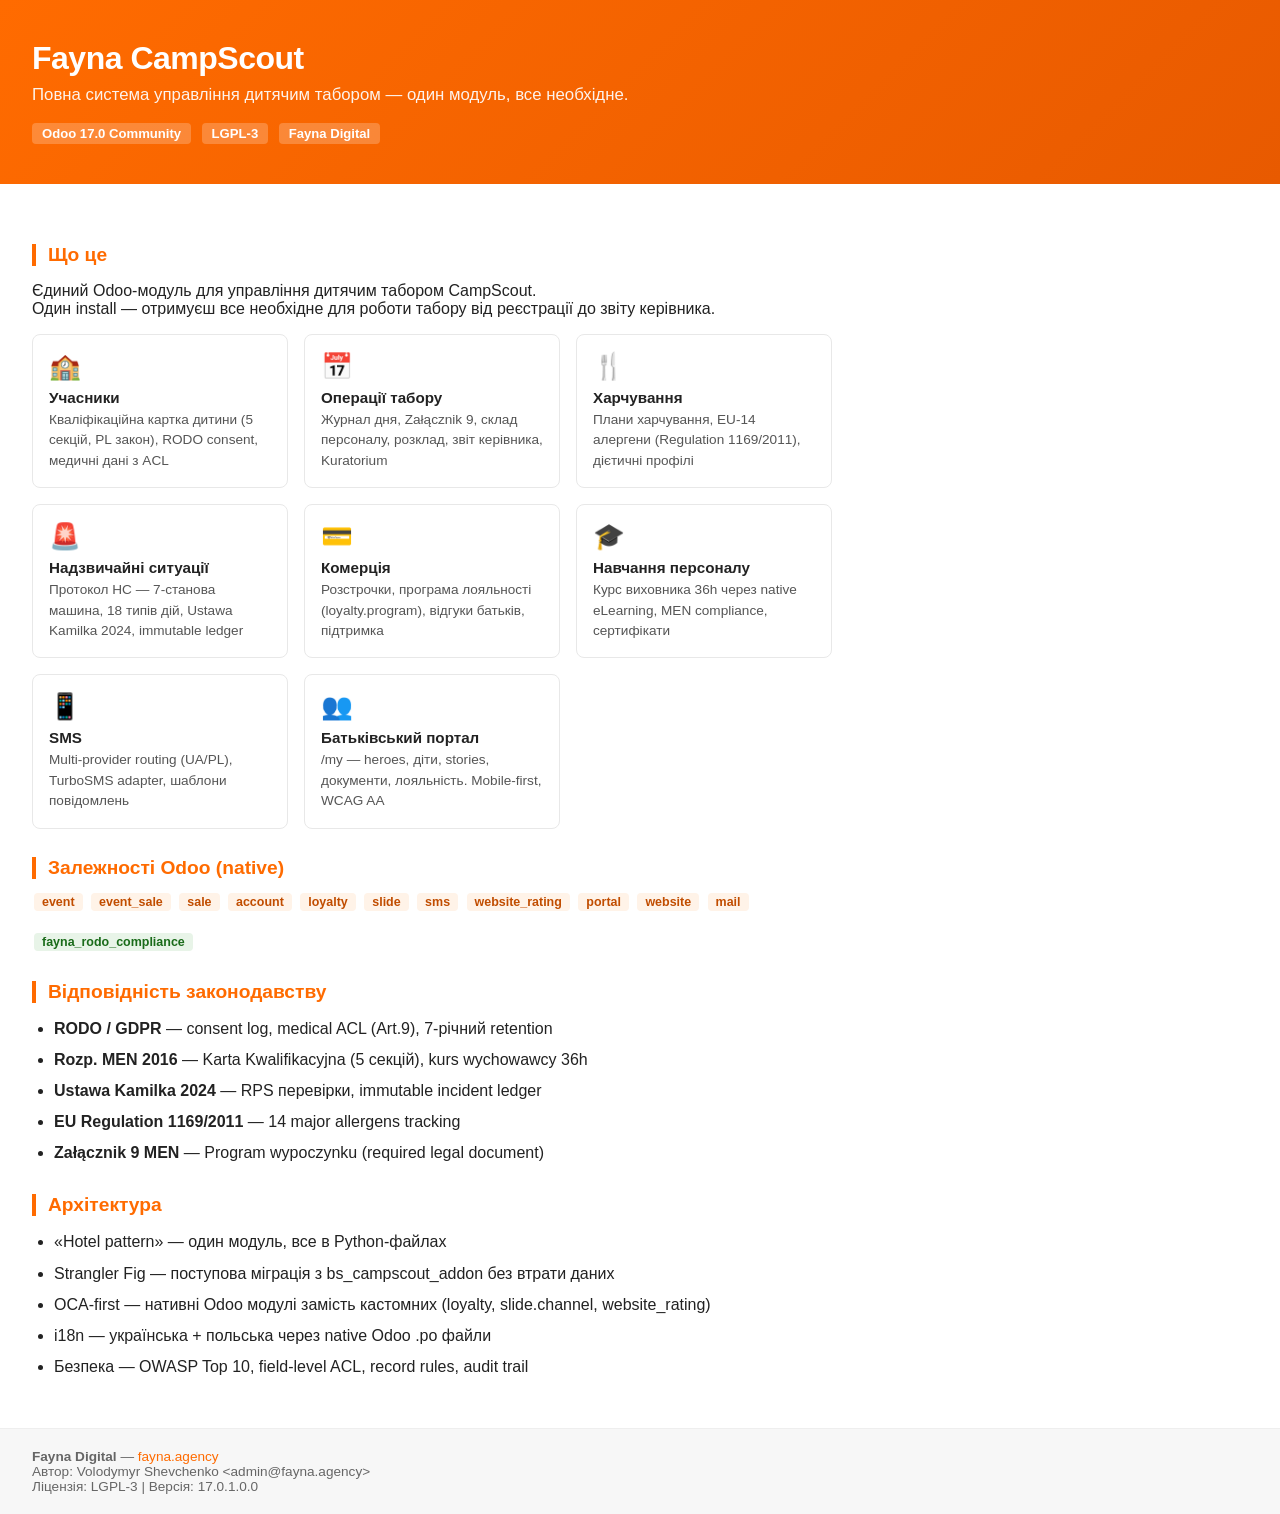
==== static/description/index.html @ 0591fbf8 "feat: fayna_campscout v17.0.1.0.0 — hotel-pattern consolidation Complete single-module rewrite of th" ====
<!DOCTYPE html>
<html lang="uk">
<head>
<meta charset="UTF-8">
<style>
  body { font-family: -apple-system, BlinkMacSystemFont, 'Segoe UI', sans-serif; margin: 0; background: #fff; color: #222; }
  .header { background: linear-gradient(135deg, #FF6B00 0%, #e85a00 100%); color: white; padding: 40px 32px; }
  .header h1 { margin: 0 0 8px; font-size: 2rem; font-weight: 700; letter-spacing: -0.5px; }
  .header p { margin: 0; font-size: 1.05rem; opacity: 0.92; }
  .badge { display: inline-block; background: rgba(255,255,255,0.22); border-radius: 4px; padding: 3px 10px; font-size: 0.82rem; font-weight: 600; margin-right: 6px; }
  .content { padding: 32px; max-width: 800px; }
  h2 { color: #FF6B00; font-size: 1.2rem; font-weight: 700; margin: 28px 0 12px; border-left: 4px solid #FF6B00; padding-left: 12px; }
  ul { margin: 0 0 16px; padding-left: 22px; line-height: 1.7; }
  li { margin-bottom: 4px; }
  .grid { display: grid; grid-template-columns: repeat(auto-fill, minmax(220px, 1fr)); gap: 16px; margin-bottom: 24px; }
  .card { border: 1px solid #e8e8e8; border-radius: 8px; padding: 16px; }
  .card-icon { font-size: 1.6rem; margin-bottom: 8px; }
  .card-title { font-weight: 700; font-size: 0.95rem; margin-bottom: 4px; }
  .card-desc { font-size: 0.85rem; color: #555; line-height: 1.5; }
  .footer { background: #f7f7f7; border-top: 1px solid #eee; padding: 20px 32px; font-size: 0.85rem; color: #666; }
  .footer a { color: #FF6B00; text-decoration: none; }
  .tag { display: inline-block; background: #fff3e8; color: #c14d00; border-radius: 4px; padding: 2px 8px; font-size: 0.78rem; font-weight: 600; margin: 2px; }
</style>
</head>
<body>

<div class="header">
  <h1>Fayna CampScout</h1>
  <p>Повна система управління дитячим табором — один модуль, все необхідне.</p>
  <br>
  <span class="badge">Odoo 17.0 Community</span>
  <span class="badge">LGPL-3</span>
  <span class="badge">Fayna Digital</span>
</div>

<div class="content">

  <h2>Що це</h2>
  <p>Єдиний Odoo-модуль для управління дитячим табором CampScout.<br>
  Один install — отримуєш все необхідне для роботи табору від реєстрації до звіту керівника.</p>

  <div class="grid">
    <div class="card">
      <div class="card-icon">&#127979;</div>
      <div class="card-title">Учасники</div>
      <div class="card-desc">Кваліфікаційна картка дитини (5 секцій, PL закон), RODO consent, медичні дані з ACL</div>
    </div>
    <div class="card">
      <div class="card-icon">&#128197;</div>
      <div class="card-title">Операції табору</div>
      <div class="card-desc">Журнал дня, Załącznik 9, склад персоналу, розклад, звіт керівника, Kuratorium</div>
    </div>
    <div class="card">
      <div class="card-icon">&#127860;</div>
      <div class="card-title">Харчування</div>
      <div class="card-desc">Плани харчування, EU-14 алергени (Regulation 1169/2011), дієтичні профілі</div>
    </div>
    <div class="card">
      <div class="card-icon">&#128680;</div>
      <div class="card-title">Надзвичайні ситуації</div>
      <div class="card-desc">Протокол НС — 7-станова машина, 18 типів дій, Ustawa Kamilka 2024, immutable ledger</div>
    </div>
    <div class="card">
      <div class="card-icon">&#128179;</div>
      <div class="card-title">Комерція</div>
      <div class="card-desc">Розстрочки, програма лояльності (loyalty.program), відгуки батьків, підтримка</div>
    </div>
    <div class="card">
      <div class="card-icon">&#127891;</div>
      <div class="card-title">Навчання персоналу</div>
      <div class="card-desc">Курс виховника 36h через native eLearning, MEN compliance, сертифікати</div>
    </div>
    <div class="card">
      <div class="card-icon">&#128241;</div>
      <div class="card-title">SMS</div>
      <div class="card-desc">Multi-provider routing (UA/PL), TurboSMS adapter, шаблони повідомлень</div>
    </div>
    <div class="card">
      <div class="card-icon">&#128101;</div>
      <div class="card-title">Батьківський портал</div>
      <div class="card-desc">/my — heroes, діти, stories, документи, лояльність. Mobile-first, WCAG AA</div>
    </div>
  </div>

  <h2>Залежності Odoo (native)</h2>
  <span class="tag">event</span>
  <span class="tag">event_sale</span>
  <span class="tag">sale</span>
  <span class="tag">account</span>
  <span class="tag">loyalty</span>
  <span class="tag">slide</span>
  <span class="tag">sms</span>
  <span class="tag">website_rating</span>
  <span class="tag">portal</span>
  <span class="tag">website</span>
  <span class="tag">mail</span>
  <br><br>
  <span class="tag" style="background:#e8f4e8;color:#1a6b1a;">fayna_rodo_compliance</span>

  <h2>Відповідність законодавству</h2>
  <ul>
    <li><strong>RODO / GDPR</strong> — consent log, medical ACL (Art.9), 7-річний retention</li>
    <li><strong>Rozp. MEN 2016</strong> — Karta Kwalifikacyjna (5 секцій), kurs wychowawcy 36h</li>
    <li><strong>Ustawa Kamilka 2024</strong> — RPS перевірки, immutable incident ledger</li>
    <li><strong>EU Regulation 1169/2011</strong> — 14 major allergens tracking</li>
    <li><strong>Załącznik 9 MEN</strong> — Program wypoczynku (required legal document)</li>
  </ul>

  <h2>Архітектура</h2>
  <ul>
    <li>«Hotel pattern» — один модуль, все в Python-файлах</li>
    <li>Strangler Fig — поступова міграція з bs_campscout_addon без втрати даних</li>
    <li>OCA-first — нативні Odoo модулі замість кастомних (loyalty, slide.channel, website_rating)</li>
    <li>i18n — українська + польська через native Odoo .po файли</li>
    <li>Безпека — OWASP Top 10, field-level ACL, record rules, audit trail</li>
  </ul>

</div>

<div class="footer">
  <strong>Fayna Digital</strong> — <a href="https://fayna.agency">fayna.agency</a><br>
  Автор: Volodymyr Shevchenko &lt;admin@fayna.agency&gt;<br>
  Ліцензія: LGPL-3 | Версія: 17.0.1.0.0
</div>

</body>
</html>
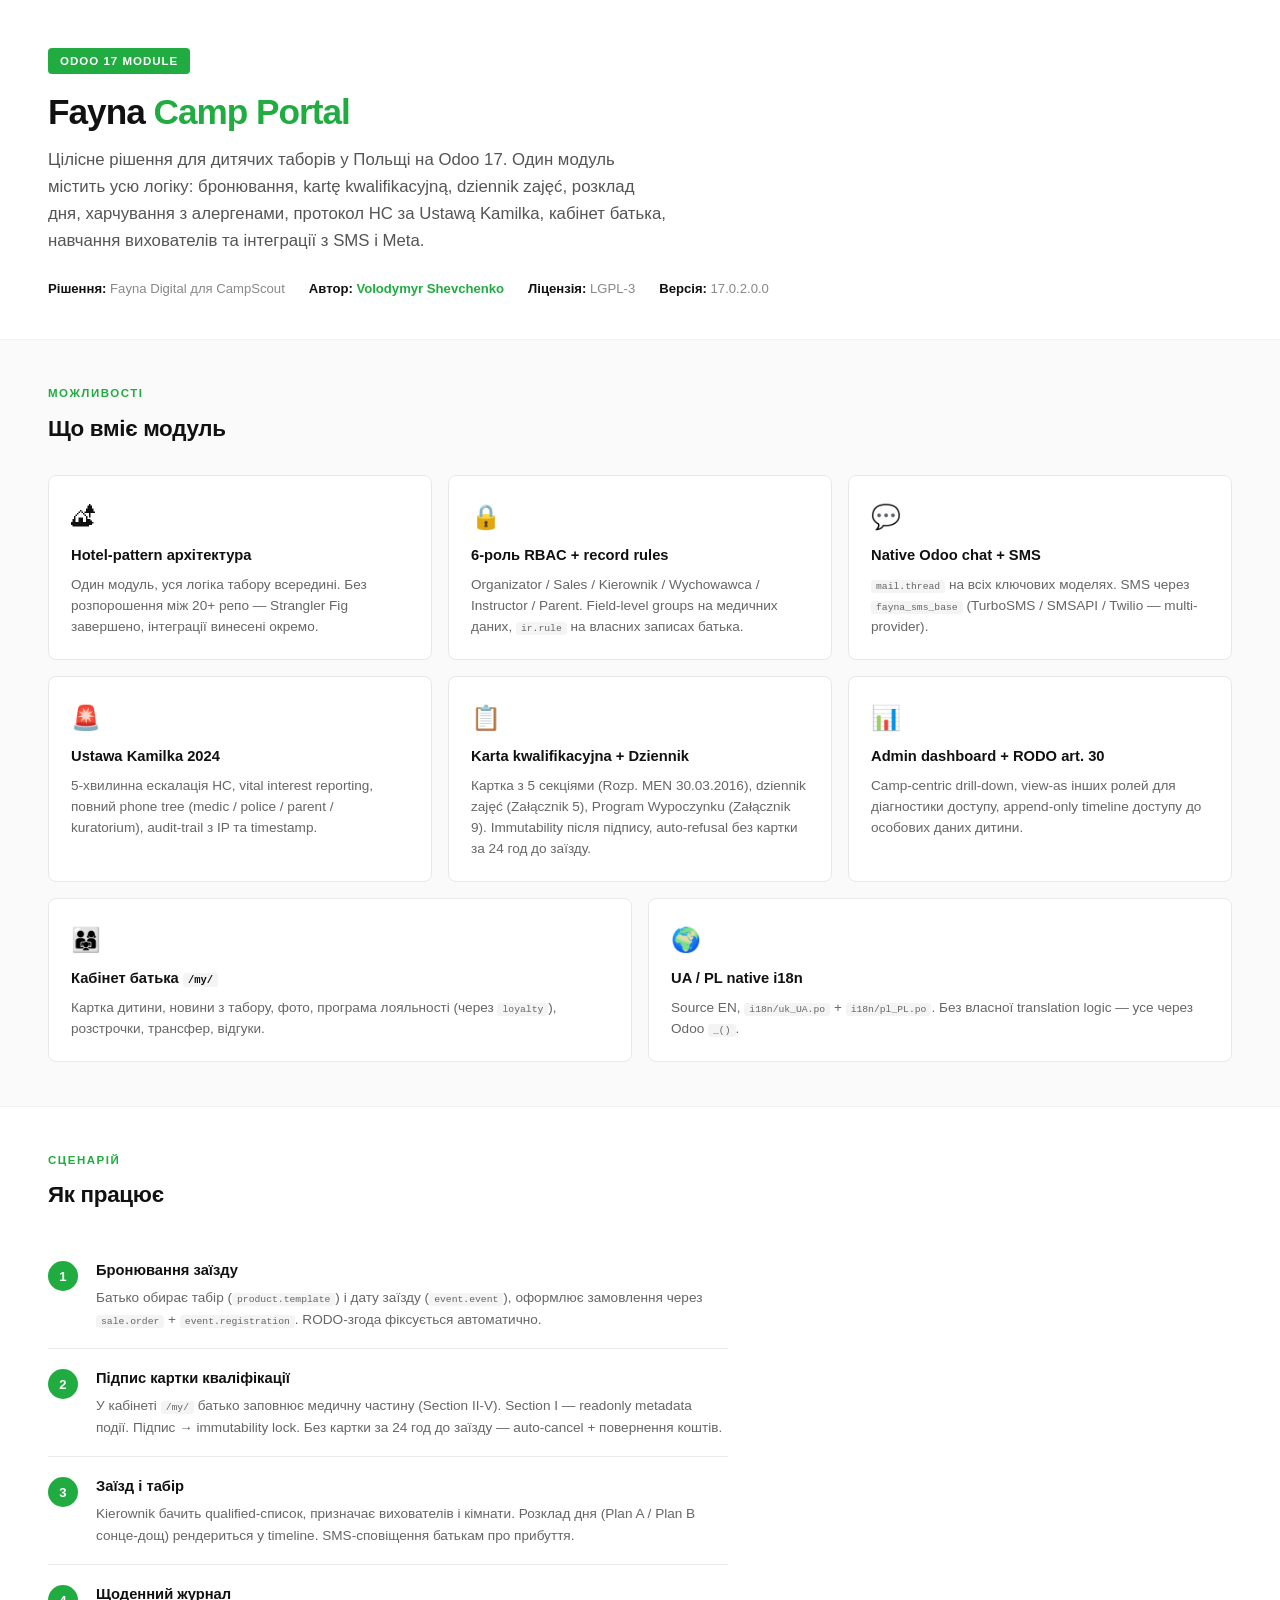
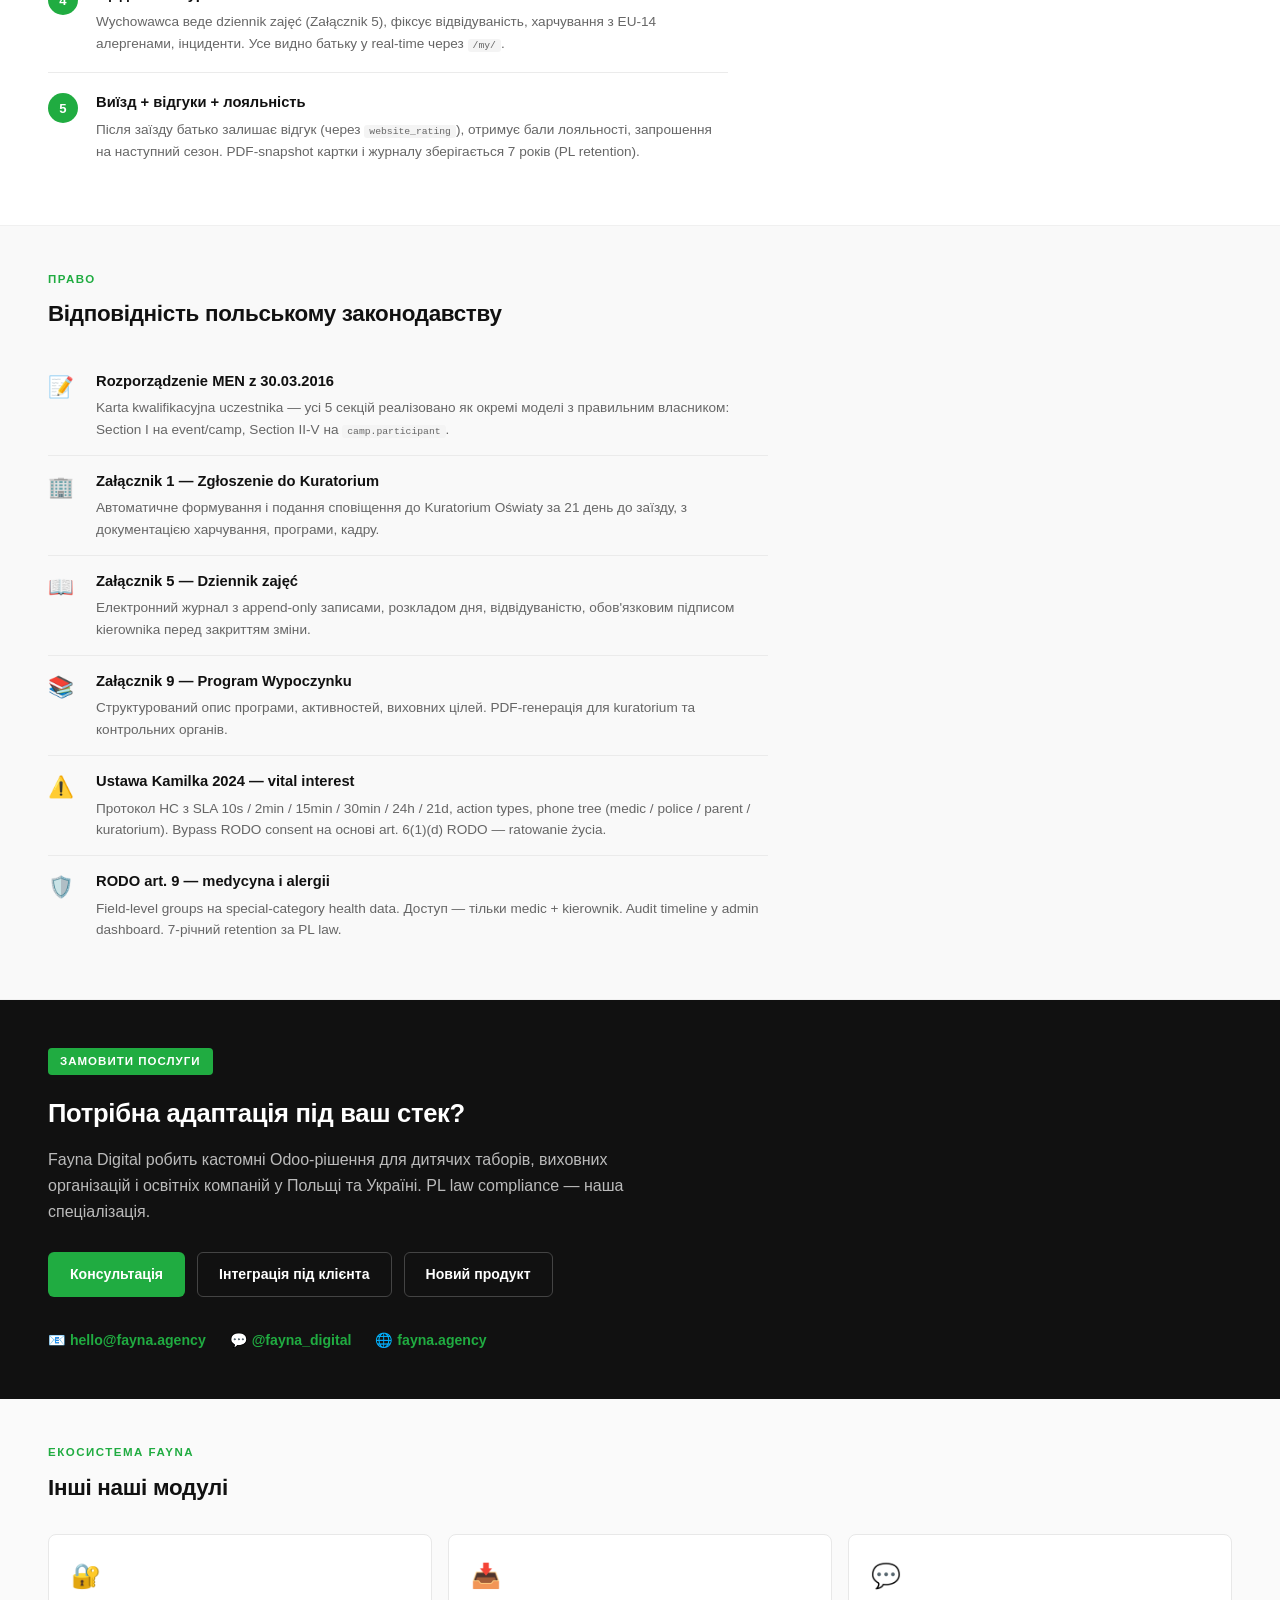
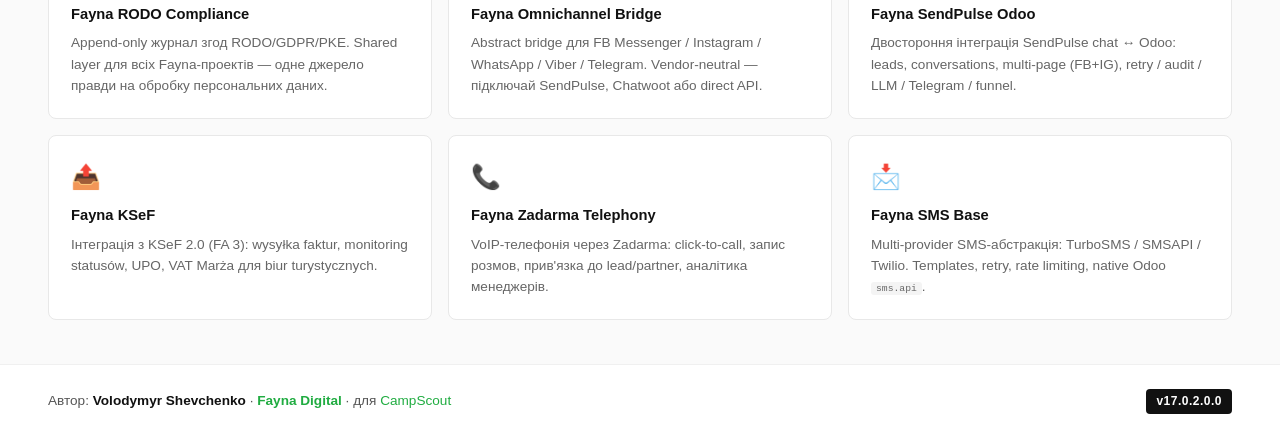
==== commit 0ba42fae: "feat: full Fayna canonical compliance — README/CHANGELOG/index.html + audit fixes Per code quality a" ====
--- a/static/description/index.html
+++ b/static/description/index.html
@@ -1,127 +1,219 @@
-<!DOCTYPE html>
 <html lang="uk">
-<head>
-<meta charset="UTF-8">
-<style>
-  body { font-family: -apple-system, BlinkMacSystemFont, 'Segoe UI', sans-serif; margin: 0; background: #fff; color: #222; }
-  .header { background: linear-gradient(135deg, #FF6B00 0%, #e85a00 100%); color: white; padding: 40px 32px; }
-  .header h1 { margin: 0 0 8px; font-size: 2rem; font-weight: 700; letter-spacing: -0.5px; }
-  .header p { margin: 0; font-size: 1.05rem; opacity: 0.92; }
-  .badge { display: inline-block; background: rgba(255,255,255,0.22); border-radius: 4px; padding: 3px 10px; font-size: 0.82rem; font-weight: 600; margin-right: 6px; }
-  .content { padding: 32px; max-width: 800px; }
-  h2 { color: #FF6B00; font-size: 1.2rem; font-weight: 700; margin: 28px 0 12px; border-left: 4px solid #FF6B00; padding-left: 12px; }
-  ul { margin: 0 0 16px; padding-left: 22px; line-height: 1.7; }
-  li { margin-bottom: 4px; }
-  .grid { display: grid; grid-template-columns: repeat(auto-fill, minmax(220px, 1fr)); gap: 16px; margin-bottom: 24px; }
-  .card { border: 1px solid #e8e8e8; border-radius: 8px; padding: 16px; }
-  .card-icon { font-size: 1.6rem; margin-bottom: 8px; }
-  .card-title { font-weight: 700; font-size: 0.95rem; margin-bottom: 4px; }
-  .card-desc { font-size: 0.85rem; color: #555; line-height: 1.5; }
-  .footer { background: #f7f7f7; border-top: 1px solid #eee; padding: 20px 32px; font-size: 0.85rem; color: #666; }
-  .footer a { color: #FF6B00; text-decoration: none; }
-  .tag { display: inline-block; background: #fff3e8; color: #c14d00; border-radius: 4px; padding: 2px 8px; font-size: 0.78rem; font-weight: 600; margin: 2px; }
-</style>
-</head>
-<body>
-
-<div class="header">
-  <h1>Fayna CampScout</h1>
-  <p>Повна система управління дитячим табором — один модуль, все необхідне.</p>
-  <br>
-  <span class="badge">Odoo 17.0 Community</span>
-  <span class="badge">LGPL-3</span>
-  <span class="badge">Fayna Digital</span>
-</div>
-
-<div class="content">
-
-  <h2>Що це</h2>
-  <p>Єдиний Odoo-модуль для управління дитячим табором CampScout.<br>
-  Один install — отримуєш все необхідне для роботи табору від реєстрації до звіту керівника.</p>
-
-  <div class="grid">
-    <div class="card">
-      <div class="card-icon">&#127979;</div>
-      <div class="card-title">Учасники</div>
-      <div class="card-desc">Кваліфікаційна картка дитини (5 секцій, PL закон), RODO consent, медичні дані з ACL</div>
-    </div>
-    <div class="card">
-      <div class="card-icon">&#128197;</div>
-      <div class="card-title">Операції табору</div>
-      <div class="card-desc">Журнал дня, Załącznik 9, склад персоналу, розклад, звіт керівника, Kuratorium</div>
-    </div>
-    <div class="card">
-      <div class="card-icon">&#127860;</div>
-      <div class="card-title">Харчування</div>
-      <div class="card-desc">Плани харчування, EU-14 алергени (Regulation 1169/2011), дієтичні профілі</div>
-    </div>
-    <div class="card">
-      <div class="card-icon">&#128680;</div>
-      <div class="card-title">Надзвичайні ситуації</div>
-      <div class="card-desc">Протокол НС — 7-станова машина, 18 типів дій, Ustawa Kamilka 2024, immutable ledger</div>
-    </div>
-    <div class="card">
-      <div class="card-icon">&#128179;</div>
-      <div class="card-title">Комерція</div>
-      <div class="card-desc">Розстрочки, програма лояльності (loyalty.program), відгуки батьків, підтримка</div>
-    </div>
-    <div class="card">
-      <div class="card-icon">&#127891;</div>
-      <div class="card-title">Навчання персоналу</div>
-      <div class="card-desc">Курс виховника 36h через native eLearning, MEN compliance, сертифікати</div>
-    </div>
-    <div class="card">
-      <div class="card-icon">&#128241;</div>
-      <div class="card-title">SMS</div>
-      <div class="card-desc">Multi-provider routing (UA/PL), TurboSMS adapter, шаблони повідомлень</div>
-    </div>
-    <div class="card">
-      <div class="card-icon">&#128101;</div>
-      <div class="card-title">Батьківський портал</div>
-      <div class="card-desc">/my — heroes, діти, stories, документи, лояльність. Mobile-first, WCAG AA</div>
-    </div>
-  </div>
-
-  <h2>Залежності Odoo (native)</h2>
-  <span class="tag">event</span>
-  <span class="tag">event_sale</span>
-  <span class="tag">sale</span>
-  <span class="tag">account</span>
-  <span class="tag">loyalty</span>
-  <span class="tag">slide</span>
-  <span class="tag">sms</span>
-  <span class="tag">website_rating</span>
-  <span class="tag">portal</span>
-  <span class="tag">website</span>
-  <span class="tag">mail</span>
-  <br><br>
-  <span class="tag" style="background:#e8f4e8;color:#1a6b1a;">fayna_rodo_compliance</span>
-
-  <h2>Відповідність законодавству</h2>
-  <ul>
-    <li><strong>RODO / GDPR</strong> — consent log, medical ACL (Art.9), 7-річний retention</li>
-    <li><strong>Rozp. MEN 2016</strong> — Karta Kwalifikacyjna (5 секцій), kurs wychowawcy 36h</li>
-    <li><strong>Ustawa Kamilka 2024</strong> — RPS перевірки, immutable incident ledger</li>
-    <li><strong>EU Regulation 1169/2011</strong> — 14 major allergens tracking</li>
-    <li><strong>Załącznik 9 MEN</strong> — Program wypoczynku (required legal document)</li>
-  </ul>
-
-  <h2>Архітектура</h2>
-  <ul>
-    <li>«Hotel pattern» — один модуль, все в Python-файлах</li>
-    <li>Strangler Fig — поступова міграція з bs_campscout_addon без втрати даних</li>
-    <li>OCA-first — нативні Odoo модулі замість кастомних (loyalty, slide.channel, website_rating)</li>
-    <li>i18n — українська + польська через native Odoo .po файли</li>
-    <li>Безпека — OWASP Top 10, field-level ACL, record rules, audit trail</li>
-  </ul>
-
-</div>
-
-<div class="footer">
-  <strong>Fayna Digital</strong> — <a href="https://fayna.agency">fayna.agency</a><br>
-  Автор: Volodymyr Shevchenko &lt;admin@fayna.agency&gt;<br>
-  Ліцензія: LGPL-3 | Версія: 17.0.1.0.0
-</div>
+<head><meta charset="utf-8"/></head>
+<body style="font-family:-apple-system,BlinkMacSystemFont,'Segoe UI',Roboto,sans-serif;background:#fff;color:#111;line-height:1.6;margin:0;padding:0;">
+
+<!-- HERO -->
+<section style="padding:48px 48px 40px;border-bottom:1px solid #f0f0f0;">
+  <div style="display:inline-block;background:#20ac41;color:#fff;font-size:0.72em;font-weight:700;letter-spacing:1px;text-transform:uppercase;padding:4px 12px;border-radius:4px;margin-bottom:18px;">Odoo 17 Module</div>
+  <h1 style="font-size:2.2em;font-weight:800;letter-spacing:-1px;color:#111;line-height:1.15;margin:0 0 14px;">Fayna <span style="color:#20ac41;">Camp Portal</span></h1>
+  <p style="font-size:1.05em;color:#555;max-width:620px;margin:0 0 24px;">Цілісне рішення для дитячих таборів у Польщі на Odoo 17. Один модуль містить усю логіку: бронювання, kartę kwalifikacyjną, dziennik zajęć, розклад дня, харчування з алергенами, протокол НС за Ustawą Kamilka, кабінет батька, навчання вихователів та інтеграції з SMS і Meta.</p>
+  <div style="display:flex;gap:24px;flex-wrap:wrap;">
+    <span style="font-size:0.82em;color:#888;"><strong style="color:#111;">Рішення:</strong> Fayna Digital для CampScout</span>
+    <span style="font-size:0.82em;color:#888;"><strong style="color:#111;">Автор:</strong> <a href="https://fayna.agency" style="color:#20ac41;font-weight:600;text-decoration:none;">Volodymyr Shevchenko</a></span>
+    <span style="font-size:0.82em;color:#888;"><strong style="color:#111;">Ліцензія:</strong> LGPL-3</span>
+    <span style="font-size:0.82em;color:#888;"><strong style="color:#111;">Версія:</strong> 17.0.2.0.0</span>
+  </div>
+</section>
+
+<!-- FEATURES -->
+<section style="padding:44px 48px;border-bottom:1px solid #f0f0f0;background:#fafafa;">
+  <div style="font-size:0.72em;font-weight:700;letter-spacing:1.5px;text-transform:uppercase;color:#20ac41;margin-bottom:8px;">Можливості</div>
+  <h2 style="font-size:1.4em;font-weight:800;color:#111;margin:0 0 28px;letter-spacing:-0.3px;">Що вміє модуль</h2>
+  <div style="display:flex;gap:16px;flex-wrap:wrap;">
+
+    <div style="flex:1;min-width:240px;border:1px solid #e8e8e8;border-radius:8px;padding:22px;background:#fff;">
+      <div style="font-size:1.5em;margin-bottom:8px;" aria-label="namet">&#127957;</div>
+      <h4 style="font-size:0.92em;font-weight:700;color:#111;margin:0 0 6px;">Hotel-pattern архітектура</h4>
+      <p style="font-size:0.85em;color:#666;margin:0;line-height:1.55;">Один модуль, уся логіка табору всередині. Без розпорошення між 20+ репо &#8212; Strangler Fig завершено, інтеграції винесені окремо.</p>
+    </div>
+
+    <div style="flex:1;min-width:240px;border:1px solid #e8e8e8;border-radius:8px;padding:22px;background:#fff;">
+      <div style="font-size:1.5em;margin-bottom:8px;" aria-label="lock">&#128274;</div>
+      <h4 style="font-size:0.92em;font-weight:700;color:#111;margin:0 0 6px;">6-роль RBAC + record rules</h4>
+      <p style="font-size:0.85em;color:#666;margin:0;line-height:1.55;">Organizator / Sales / Kierownik / Wychowawca / Instructor / Parent. Field-level groups на медичних даних, <code style="background:#f4f4f4;border-radius:3px;padding:1px 5px;font-size:0.88em;">ir.rule</code> на власних записах батька.</p>
+    </div>
+
+    <div style="flex:1;min-width:240px;border:1px solid #e8e8e8;border-radius:8px;padding:22px;background:#fff;">
+      <div style="font-size:1.5em;margin-bottom:8px;" aria-label="chat">&#128172;</div>
+      <h4 style="font-size:0.92em;font-weight:700;color:#111;margin:0 0 6px;">Native Odoo chat + SMS</h4>
+      <p style="font-size:0.85em;color:#666;margin:0;line-height:1.55;"><code style="background:#f4f4f4;border-radius:3px;padding:1px 5px;font-size:0.88em;">mail.thread</code> на всіх ключових моделях. SMS через <code style="background:#f4f4f4;border-radius:3px;padding:1px 5px;font-size:0.88em;">fayna_sms_base</code> (TurboSMS / SMSAPI / Twilio &#8212; multi-provider).</p>
+    </div>
+
+    <div style="flex:1;min-width:240px;border:1px solid #e8e8e8;border-radius:8px;padding:22px;background:#fff;">
+      <div style="font-size:1.5em;margin-bottom:8px;" aria-label="alert">&#128680;</div>
+      <h4 style="font-size:0.92em;font-weight:700;color:#111;margin:0 0 6px;">Ustawa Kamilka 2024</h4>
+      <p style="font-size:0.85em;color:#666;margin:0;line-height:1.55;">5-хвилинна ескалація НС, vital interest reporting, повний phone tree (medic / police / parent / kuratorium), audit-trail з IP та timestamp.</p>
+    </div>
+
+    <div style="flex:1;min-width:240px;border:1px solid #e8e8e8;border-radius:8px;padding:22px;background:#fff;">
+      <div style="font-size:1.5em;margin-bottom:8px;" aria-label="clipboard">&#128203;</div>
+      <h4 style="font-size:0.92em;font-weight:700;color:#111;margin:0 0 6px;">Karta kwalifikacyjna + Dziennik</h4>
+      <p style="font-size:0.85em;color:#666;margin:0;line-height:1.55;">Картка з 5 секціями (Rozp. MEN 30.03.2016), dziennik zajęć (Załącznik 5), Program Wypoczynku (Załącznik 9). Immutability після підпису, auto-refusal без картки за 24 год до заїзду.</p>
+    </div>
+
+    <div style="flex:1;min-width:240px;border:1px solid #e8e8e8;border-radius:8px;padding:22px;background:#fff;">
+      <div style="font-size:1.5em;margin-bottom:8px;" aria-label="dashboard">&#128202;</div>
+      <h4 style="font-size:0.92em;font-weight:700;color:#111;margin:0 0 6px;">Admin dashboard + RODO art. 30</h4>
+      <p style="font-size:0.85em;color:#666;margin:0;line-height:1.55;">Camp-centric drill-down, view-as інших ролей для діагностики доступу, append-only timeline доступу до особових даних дитини.</p>
+    </div>
+
+    <div style="flex:1;min-width:240px;border:1px solid #e8e8e8;border-radius:8px;padding:22px;background:#fff;">
+      <div style="font-size:1.5em;margin-bottom:8px;" aria-label="family">&#128104;&#8205;&#128105;&#8205;&#128103;</div>
+      <h4 style="font-size:0.92em;font-weight:700;color:#111;margin:0 0 6px;">Кабінет батька <code style="background:#f4f4f4;border-radius:3px;padding:1px 5px;font-size:0.88em;">/my/</code></h4>
+      <p style="font-size:0.85em;color:#666;margin:0;line-height:1.55;">Картка дитини, новини з табору, фото, програма лояльності (через <code style="background:#f4f4f4;border-radius:3px;padding:1px 5px;font-size:0.88em;">loyalty</code>), розстрочки, трансфер, відгуки.</p>
+    </div>
+
+    <div style="flex:1;min-width:240px;border:1px solid #e8e8e8;border-radius:8px;padding:22px;background:#fff;">
+      <div style="font-size:1.5em;margin-bottom:8px;" aria-label="globe">&#127757;</div>
+      <h4 style="font-size:0.92em;font-weight:700;color:#111;margin:0 0 6px;">UA / PL native i18n</h4>
+      <p style="font-size:0.85em;color:#666;margin:0;line-height:1.55;">Source EN, <code style="background:#f4f4f4;border-radius:3px;padding:1px 5px;font-size:0.88em;">i18n/uk_UA.po</code> + <code style="background:#f4f4f4;border-radius:3px;padding:1px 5px;font-size:0.88em;">i18n/pl_PL.po</code>. Без власної translation logic &#8212; усе через Odoo <code style="background:#f4f4f4;border-radius:3px;padding:1px 5px;font-size:0.88em;">_()</code>.</p>
+    </div>
+
+  </div>
+</section>
+
+<!-- FLOW -->
+<section style="padding:44px 48px;border-bottom:1px solid #f0f0f0;">
+  <div style="font-size:0.72em;font-weight:700;letter-spacing:1.5px;text-transform:uppercase;color:#20ac41;margin-bottom:8px;">Сценарій</div>
+  <h2 style="font-size:1.4em;font-weight:800;color:#111;margin:0 0 28px;letter-spacing:-0.3px;">Як працює</h2>
+  <div style="max-width:680px;">
+
+    <div style="display:flex;gap:18px;padding:18px 0;border-bottom:1px solid #ebebeb;">
+      <div style="width:30px;height:30px;min-width:30px;border-radius:50%;background:#20ac41;color:#fff;display:flex;align-items:center;justify-content:center;font-size:0.82em;font-weight:800;margin-top:2px;">1</div>
+      <div><h5 style="font-size:0.92em;font-weight:700;color:#111;margin:0 0 4px;">Бронювання заїзду</h5><p style="font-size:0.85em;color:#666;margin:0;">Батько обирає табір (<code style="background:#f4f4f4;border-radius:3px;padding:1px 5px;font-size:0.88em;">product.template</code>) і дату заїзду (<code style="background:#f4f4f4;border-radius:3px;padding:1px 5px;font-size:0.88em;">event.event</code>), оформлює замовлення через <code style="background:#f4f4f4;border-radius:3px;padding:1px 5px;font-size:0.88em;">sale.order</code> + <code style="background:#f4f4f4;border-radius:3px;padding:1px 5px;font-size:0.88em;">event.registration</code>. RODO-згода фіксується автоматично.</p></div>
+    </div>
+
+    <div style="display:flex;gap:18px;padding:18px 0;border-bottom:1px solid #ebebeb;">
+      <div style="width:30px;height:30px;min-width:30px;border-radius:50%;background:#20ac41;color:#fff;display:flex;align-items:center;justify-content:center;font-size:0.82em;font-weight:800;margin-top:2px;">2</div>
+      <div><h5 style="font-size:0.92em;font-weight:700;color:#111;margin:0 0 4px;">Підпис картки кваліфікації</h5><p style="font-size:0.85em;color:#666;margin:0;">У кабінеті <code style="background:#f4f4f4;border-radius:3px;padding:1px 5px;font-size:0.88em;">/my/</code> батько заповнює медичну частину (Section II-V). Section I &#8212; readonly metadata події. Підпис &#8594; immutability lock. Без картки за 24 год до заїзду &#8212; auto-cancel + повернення коштів.</p></div>
+    </div>
+
+    <div style="display:flex;gap:18px;padding:18px 0;border-bottom:1px solid #ebebeb;">
+      <div style="width:30px;height:30px;min-width:30px;border-radius:50%;background:#20ac41;color:#fff;display:flex;align-items:center;justify-content:center;font-size:0.82em;font-weight:800;margin-top:2px;">3</div>
+      <div><h5 style="font-size:0.92em;font-weight:700;color:#111;margin:0 0 4px;">Заїзд і табір</h5><p style="font-size:0.85em;color:#666;margin:0;">Kierownik бачить qualified-список, призначає вихователів і кімнати. Розклад дня (Plan A / Plan B сонце-дощ) рендериться у timeline. SMS-сповіщення батькам про прибуття.</p></div>
+    </div>
+
+    <div style="display:flex;gap:18px;padding:18px 0;border-bottom:1px solid #ebebeb;">
+      <div style="width:30px;height:30px;min-width:30px;border-radius:50%;background:#20ac41;color:#fff;display:flex;align-items:center;justify-content:center;font-size:0.82em;font-weight:800;margin-top:2px;">4</div>
+      <div><h5 style="font-size:0.92em;font-weight:700;color:#111;margin:0 0 4px;">Щоденний журнал</h5><p style="font-size:0.85em;color:#666;margin:0;">Wychowawca веде dziennik zajęć (Załącznik 5), фіксує відвідуваність, харчування з EU-14 алергенами, інциденти. Усе видно батьку у real-time через <code style="background:#f4f4f4;border-radius:3px;padding:1px 5px;font-size:0.88em;">/my/</code>.</p></div>
+    </div>
+
+    <div style="display:flex;gap:18px;padding:18px 0;">
+      <div style="width:30px;height:30px;min-width:30px;border-radius:50%;background:#20ac41;color:#fff;display:flex;align-items:center;justify-content:center;font-size:0.82em;font-weight:800;margin-top:2px;">5</div>
+      <div><h5 style="font-size:0.92em;font-weight:700;color:#111;margin:0 0 4px;">Виїзд + відгуки + лояльність</h5><p style="font-size:0.85em;color:#666;margin:0;">Після заїзду батько залишає відгук (через <code style="background:#f4f4f4;border-radius:3px;padding:1px 5px;font-size:0.88em;">website_rating</code>), отримує бали лояльності, запрошення на наступний сезон. PDF-snapshot картки і журналу зберігається 7 років (PL retention).</p></div>
+    </div>
+
+  </div>
+</section>
+
+<!-- LAW COMPLIANCE -->
+<section style="padding:44px 48px;border-bottom:1px solid #f0f0f0;background:#f9f9f9;">
+  <div style="font-size:0.72em;font-weight:700;letter-spacing:1.5px;text-transform:uppercase;color:#20ac41;margin-bottom:8px;">Право</div>
+  <h2 style="font-size:1.4em;font-weight:800;color:#111;margin:0 0 24px;letter-spacing:-0.3px;">Відповідність польському законодавству</h2>
+  <div style="max-width:720px;">
+
+    <div style="display:flex;gap:18px;padding:14px 0;border-bottom:1px solid #ebebeb;">
+      <div style="font-size:1.3em;min-width:30px;" aria-label="document">&#128221;</div>
+      <div><h5 style="font-size:0.92em;font-weight:700;color:#111;margin:0 0 4px;">Rozporządzenie MEN z 30.03.2016</h5><p style="font-size:0.85em;color:#666;margin:0;">Karta kwalifikacyjna uczestnika &#8212; усі 5 секцій реалізовано як окремі моделі з правильним власником: Section I на event/camp, Section II-V на <code style="background:#f4f4f4;border-radius:3px;padding:1px 5px;font-size:0.88em;">camp.participant</code>.</p></div>
+    </div>
+
+    <div style="display:flex;gap:18px;padding:14px 0;border-bottom:1px solid #ebebeb;">
+      <div style="font-size:1.3em;min-width:30px;" aria-label="building">&#127970;</div>
+      <div><h5 style="font-size:0.92em;font-weight:700;color:#111;margin:0 0 4px;">Załącznik 1 &#8212; Zgłoszenie do Kuratorium</h5><p style="font-size:0.85em;color:#666;margin:0;">Автоматичне формування і подання сповіщення до Kuratorium Oświaty за 21 день до заїзду, з документацією харчування, програми, кадру.</p></div>
+    </div>
+
+    <div style="display:flex;gap:18px;padding:14px 0;border-bottom:1px solid #ebebeb;">
+      <div style="font-size:1.3em;min-width:30px;" aria-label="book">&#128214;</div>
+      <div><h5 style="font-size:0.92em;font-weight:700;color:#111;margin:0 0 4px;">Załącznik 5 &#8212; Dziennik zajęć</h5><p style="font-size:0.85em;color:#666;margin:0;">Електронний журнал з append-only записами, розкладом дня, відвідуваністю, обов'язковим підписом kierownika перед закриттям зміни.</p></div>
+    </div>
+
+    <div style="display:flex;gap:18px;padding:14px 0;border-bottom:1px solid #ebebeb;">
+      <div style="font-size:1.3em;min-width:30px;" aria-label="program">&#128218;</div>
+      <div><h5 style="font-size:0.92em;font-weight:700;color:#111;margin:0 0 4px;">Załącznik 9 &#8212; Program Wypoczynku</h5><p style="font-size:0.85em;color:#666;margin:0;">Структурований опис програми, активностей, виховних цілей. PDF-генерація для kuratorium та контрольних органів.</p></div>
+    </div>
+
+    <div style="display:flex;gap:18px;padding:14px 0;border-bottom:1px solid #ebebeb;">
+      <div style="font-size:1.3em;min-width:30px;" aria-label="warning">&#9888;&#65039;</div>
+      <div><h5 style="font-size:0.92em;font-weight:700;color:#111;margin:0 0 4px;">Ustawa Kamilka 2024 &#8212; vital interest</h5><p style="font-size:0.85em;color:#666;margin:0;">Протокол НС з SLA 10s / 2min / 15min / 30min / 24h / 21d, action types, phone tree (medic / police / parent / kuratorium). Bypass RODO consent на основі art. 6(1)(d) RODO &#8212; ratowanie życia.</p></div>
+    </div>
+
+    <div style="display:flex;gap:18px;padding:14px 0;">
+      <div style="font-size:1.3em;min-width:30px;" aria-label="shield">&#128737;&#65039;</div>
+      <div><h5 style="font-size:0.92em;font-weight:700;color:#111;margin:0 0 4px;">RODO art. 9 &#8212; medycyna i alergii</h5><p style="font-size:0.85em;color:#666;margin:0;">Field-level groups на special-category health data. Доступ &#8212; тільки medic + kierownik. Audit timeline у admin dashboard. 7-річний retention за PL law.</p></div>
+    </div>
+
+  </div>
+</section>
+
+<!-- CTA -->
+<section style="padding:48px 48px;background:#111;color:#fff;">
+  <div style="display:inline-block;background:#20ac41;color:#fff;font-size:0.72em;font-weight:700;letter-spacing:1px;text-transform:uppercase;padding:4px 12px;border-radius:4px;margin-bottom:18px;">Замовити послуги</div>
+  <h2 style="font-size:1.6em;font-weight:800;color:#fff;margin:0 0 14px;letter-spacing:-0.3px;">Потрібна адаптація під ваш стек?</h2>
+  <p style="font-size:1em;color:#bbb;max-width:580px;margin:0 0 28px;">Fayna Digital робить кастомні Odoo-рішення для дитячих таборів, виховних організацій і освітніх компаній у Польщі та Україні. PL law compliance &#8212; наша спеціалізація.</p>
+  <div style="display:flex;gap:12px;flex-wrap:wrap;margin-bottom:32px;">
+    <a href="mailto:hello@fayna.agency?subject=Camp%20Portal%20%E2%80%94%20%D0%9A%D0%BE%D0%BD%D1%81%D1%83%D0%BB%D1%8C%D1%82%D0%B0%D1%86%D1%96%D1%8F" style="display:inline-block;background:#20ac41;color:#fff;font-size:0.88em;font-weight:700;padding:11px 22px;border-radius:6px;text-decoration:none;">Консультація</a>
+    <a href="mailto:hello@fayna.agency?subject=Camp%20Portal%20%E2%80%94%20%D0%86%D0%BD%D1%82%D0%B5%D0%B3%D1%80%D0%B0%D1%86%D1%96%D1%8F" style="display:inline-block;background:transparent;color:#fff;font-size:0.88em;font-weight:700;padding:10px 21px;border:1px solid #444;border-radius:6px;text-decoration:none;">Інтеграція під клієнта</a>
+    <a href="mailto:hello@fayna.agency?subject=Camp%20Portal%20%E2%80%94%20%D0%9D%D0%BE%D0%B2%D0%B8%D0%B9%20%D0%BF%D1%80%D0%BE%D0%B4%D1%83%D0%BA%D1%82" style="display:inline-block;background:transparent;color:#fff;font-size:0.88em;font-weight:700;padding:10px 21px;border:1px solid #444;border-radius:6px;text-decoration:none;">Новий продукт</a>
+  </div>
+  <div style="display:flex;gap:24px;flex-wrap:wrap;font-size:0.88em;color:#bbb;">
+    <span><span aria-label="email">&#128231;</span>&#160;<a href="mailto:hello@fayna.agency" style="color:#20ac41;text-decoration:none;font-weight:600;">hello@fayna.agency</a></span>
+    <span><span aria-label="telegram">&#128172;</span>&#160;<a href="https://t.me/fayna_digital" style="color:#20ac41;text-decoration:none;font-weight:600;">@fayna_digital</a></span>
+    <span><span aria-label="website">&#127760;</span>&#160;<a href="https://fayna.agency" style="color:#20ac41;text-decoration:none;font-weight:600;">fayna.agency</a></span>
+  </div>
+</section>
+
+<!-- CROSS-SELL -->
+<section style="padding:44px 48px;border-bottom:1px solid #f0f0f0;background:#fafafa;">
+  <div style="font-size:0.72em;font-weight:700;letter-spacing:1.5px;text-transform:uppercase;color:#20ac41;margin-bottom:8px;">Екосистема Fayna</div>
+  <h2 style="font-size:1.4em;font-weight:800;color:#111;margin:0 0 28px;letter-spacing:-0.3px;">Інші наші модулі</h2>
+  <div style="display:flex;gap:16px;flex-wrap:wrap;">
+
+    <div style="flex:1;min-width:280px;border:1px solid #e8e8e8;border-radius:8px;padding:22px;background:#fff;">
+      <div style="font-size:1.5em;margin-bottom:8px;" aria-label="lock">&#128272;</div>
+      <h4 style="font-size:0.92em;font-weight:700;color:#111;margin:0 0 6px;">Fayna RODO Compliance</h4>
+      <p style="font-size:0.85em;color:#666;margin:0;line-height:1.55;">Append-only журнал згод RODO/GDPR/PKE. Shared layer для всіх Fayna-проектів &#8212; одне джерело правди на обробку персональних даних.</p>
+    </div>
+
+    <div style="flex:1;min-width:280px;border:1px solid #e8e8e8;border-radius:8px;padding:22px;background:#fff;">
+      <div style="font-size:1.5em;margin-bottom:8px;" aria-label="inbox">&#128229;</div>
+      <h4 style="font-size:0.92em;font-weight:700;color:#111;margin:0 0 6px;">Fayna Omnichannel Bridge</h4>
+      <p style="font-size:0.85em;color:#666;margin:0;line-height:1.55;">Abstract bridge для FB Messenger / Instagram / WhatsApp / Viber / Telegram. Vendor-neutral &#8212; підключай SendPulse, Chatwoot або direct API.</p>
+    </div>
+
+    <div style="flex:1;min-width:280px;border:1px solid #e8e8e8;border-radius:8px;padding:22px;background:#fff;">
+      <div style="font-size:1.5em;margin-bottom:8px;" aria-label="chat">&#128172;</div>
+      <h4 style="font-size:0.92em;font-weight:700;color:#111;margin:0 0 6px;">Fayna SendPulse Odoo</h4>
+      <p style="font-size:0.85em;color:#666;margin:0;line-height:1.55;">Двостороння інтеграція SendPulse chat &#8596; Odoo: leads, conversations, multi-page (FB+IG), retry / audit / LLM / Telegram / funnel.</p>
+    </div>
+
+    <div style="flex:1;min-width:280px;border:1px solid #e8e8e8;border-radius:8px;padding:22px;background:#fff;">
+      <div style="font-size:1.5em;margin-bottom:8px;" aria-label="outbox">&#128228;</div>
+      <h4 style="font-size:0.92em;font-weight:700;color:#111;margin:0 0 6px;">Fayna KSeF</h4>
+      <p style="font-size:0.85em;color:#666;margin:0;line-height:1.55;">Інтеграція з KSeF 2.0 (FA 3): wysyłka faktur, monitoring statusów, UPO, VAT Marża для biur turystycznych.</p>
+    </div>
+
+    <div style="flex:1;min-width:280px;border:1px solid #e8e8e8;border-radius:8px;padding:22px;background:#fff;">
+      <div style="font-size:1.5em;margin-bottom:8px;" aria-label="phone">&#128222;</div>
+      <h4 style="font-size:0.92em;font-weight:700;color:#111;margin:0 0 6px;">Fayna Zadarma Telephony</h4>
+      <p style="font-size:0.85em;color:#666;margin:0;line-height:1.55;">VoIP-телефонія через Zadarma: click-to-call, запис розмов, прив'язка до lead/partner, аналітика менеджерів.</p>
+    </div>
+
+    <div style="flex:1;min-width:280px;border:1px solid #e8e8e8;border-radius:8px;padding:22px;background:#fff;">
+      <div style="font-size:1.5em;margin-bottom:8px;" aria-label="envelope">&#128233;</div>
+      <h4 style="font-size:0.92em;font-weight:700;color:#111;margin:0 0 6px;">Fayna SMS Base</h4>
+      <p style="font-size:0.85em;color:#666;margin:0;line-height:1.55;">Multi-provider SMS-абстракція: TurboSMS / SMSAPI / Twilio. Templates, retry, rate limiting, native Odoo <code style="background:#f4f4f4;border-radius:3px;padding:1px 5px;font-size:0.88em;">sms.api</code>.</p>
+    </div>
+
+  </div>
+</section>
+
+<!-- FOOTER -->
+<footer style="padding:24px 48px;display:flex;align-items:center;justify-content:space-between;flex-wrap:wrap;gap:10px;">
+  <div style="font-size:0.85em;color:#555;">
+    Автор: <strong style="color:#111;">Volodymyr Shevchenko</strong> &#183; <a href="https://fayna.agency" style="color:#20ac41;text-decoration:none;font-weight:600;">Fayna Digital</a> &#183; для <a href="https://campscout.eu" style="color:#20ac41;text-decoration:none;">CampScout</a>
+  </div>
+  <div style="background:#111;color:#fff;font-size:0.75em;font-weight:700;padding:3px 10px;border-radius:4px;letter-spacing:0.5px;">v17.0.2.0.0</div>
+</footer>
 
 </body>
 </html>
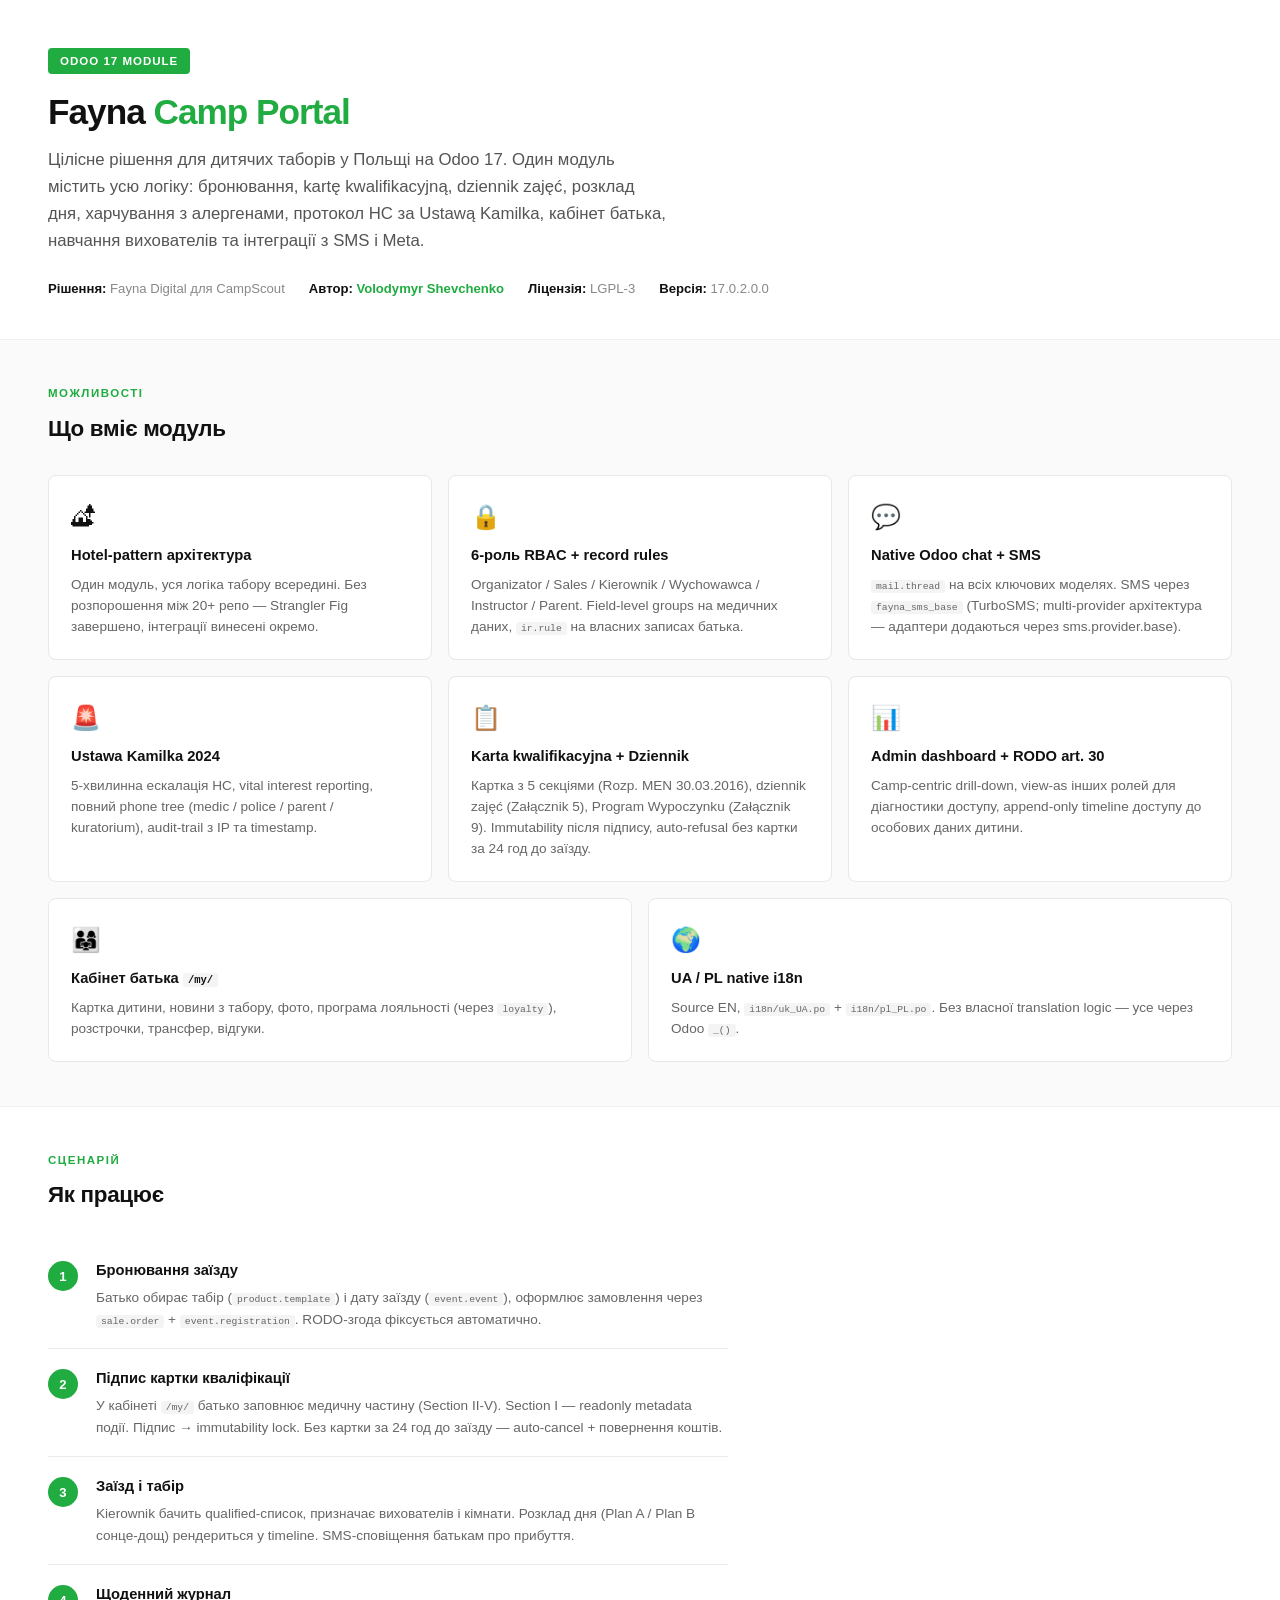
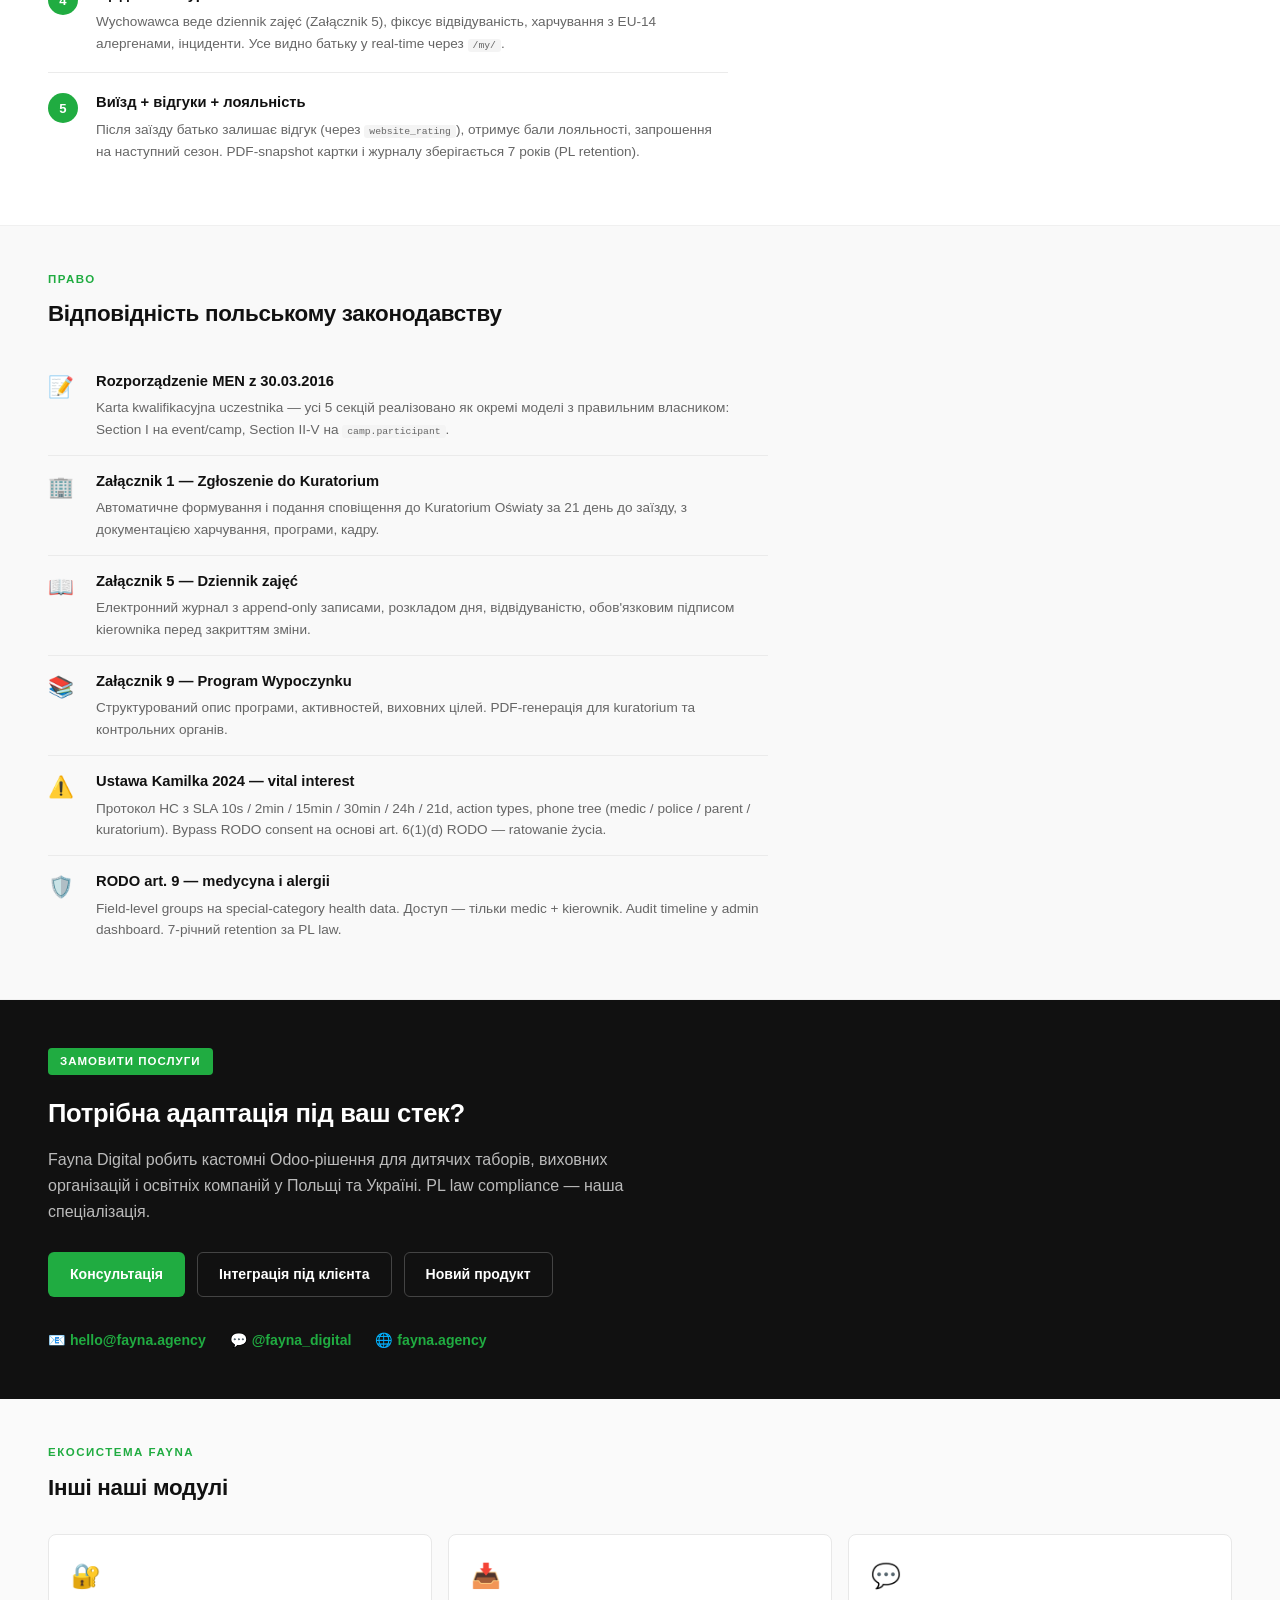
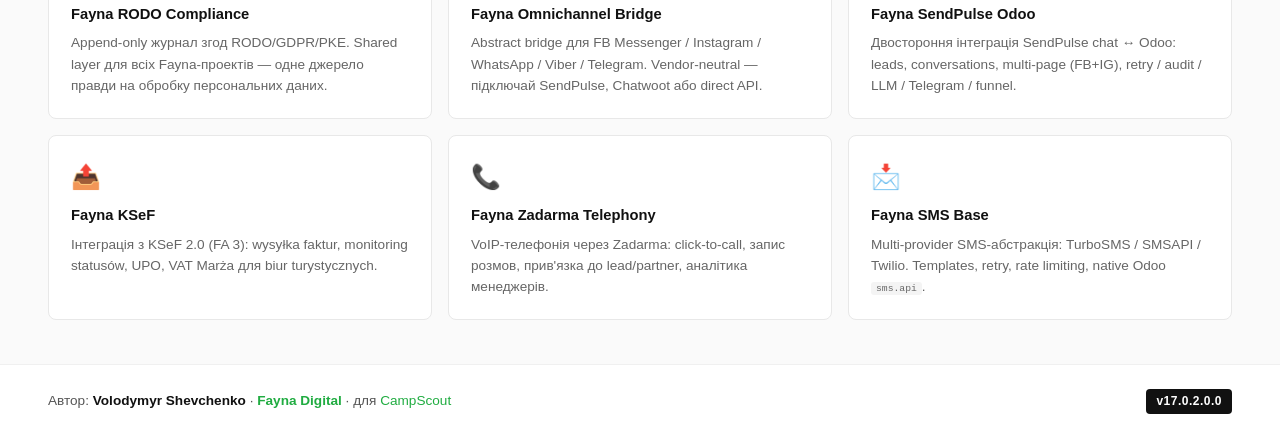
==== commit e3e4a8a1: "docs(tz): code<->TZ recon sync — statuses caught up with merged reality Cheap-API sweep (124 reqs: 2" ====
--- a/static/description/index.html
+++ b/static/description/index.html
@@ -36,7 +36,7 @@
     <div style="flex:1;min-width:240px;border:1px solid #e8e8e8;border-radius:8px;padding:22px;background:#fff;">
       <div style="font-size:1.5em;margin-bottom:8px;" aria-label="chat">&#128172;</div>
       <h4 style="font-size:0.92em;font-weight:700;color:#111;margin:0 0 6px;">Native Odoo chat + SMS</h4>
-      <p style="font-size:0.85em;color:#666;margin:0;line-height:1.55;"><code style="background:#f4f4f4;border-radius:3px;padding:1px 5px;font-size:0.88em;">mail.thread</code> на всіх ключових моделях. SMS через <code style="background:#f4f4f4;border-radius:3px;padding:1px 5px;font-size:0.88em;">fayna_sms_base</code> (TurboSMS / SMSAPI / Twilio &#8212; multi-provider).</p>
+      <p style="font-size:0.85em;color:#666;margin:0;line-height:1.55;"><code style="background:#f4f4f4;border-radius:3px;padding:1px 5px;font-size:0.88em;">mail.thread</code> на всіх ключових моделях. SMS через <code style="background:#f4f4f4;border-radius:3px;padding:1px 5px;font-size:0.88em;">fayna_sms_base</code> (TurboSMS; multi-provider архітектура &#8212; адаптери додаються через sms.provider.base).</p>
     </div>
 
     <div style="flex:1;min-width:240px;border:1px solid #e8e8e8;border-radius:8px;padding:22px;background:#fff;">
